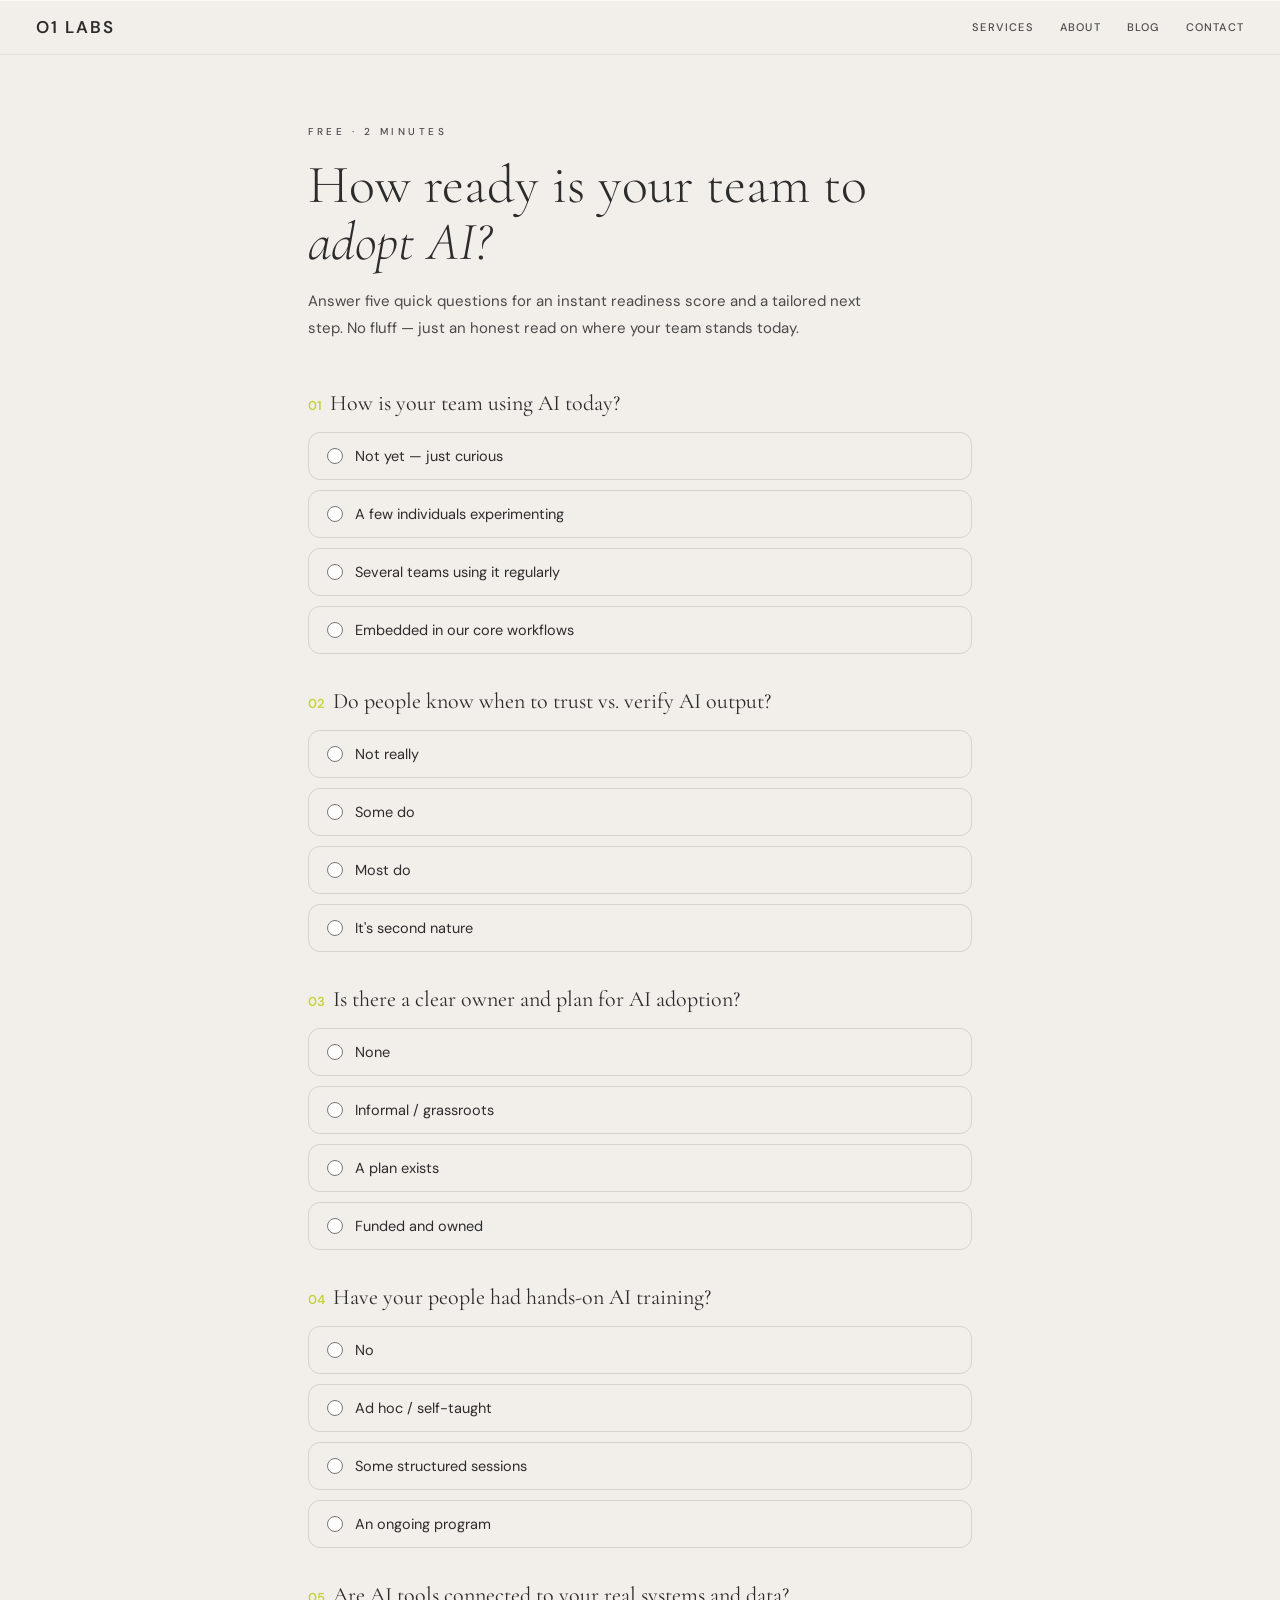
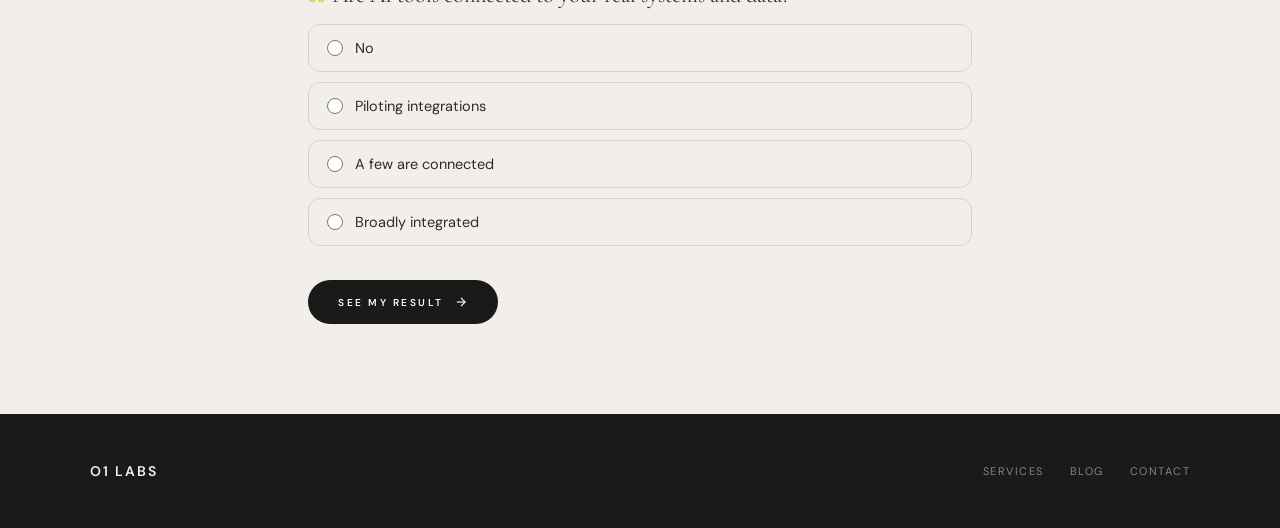
==== ai-readiness/index.html @ e85924f9 "feat: problem-framing section + free AI Readiness Check lead magnet - 'Where teams get stuck' proble" ====
<!DOCTYPE html>
<html lang="en">
<head>
<meta charset="UTF-8">
<meta name="viewport" content="width=device-width, initial-scale=1.0">
<title>Free AI Readiness Check · o1 Labs</title>
<meta name="description" content="A free 2-minute self-assessment: see how ready your team is to adopt AI, get a readiness score, and a tailored next step from o1 Labs.">
<link rel="canonical" href="https://o1-labs.com/ai-readiness/">
<link rel="icon" type="image/svg+xml" href="/favicon.svg">
<meta name="theme-color" content="#D4E157">
<meta property="og:type" content="website">
<meta property="og:site_name" content="o1 Labs">
<meta property="og:title" content="Free AI Readiness Check — where does your team stand?">
<meta property="og:description" content="A free 2-minute self-assessment with a readiness score and a tailored next step.">
<meta property="og:url" content="https://o1-labs.com/ai-readiness/">
<meta property="og:image" content="https://o1-labs.com/og.png">
<meta name="twitter:card" content="summary_large_image">
<link rel="preconnect" href="https://fonts.googleapis.com">
<link rel="preconnect" href="https://fonts.gstatic.com" crossorigin>
<link href="https://fonts.googleapis.com/css2?family=Cormorant+Garamond:ital,wght@0,300;0,400;1,400&family=DM+Sans:opsz,wght@9..40,400;9..40,500;9..40,600&display=swap" rel="stylesheet">
<link rel="stylesheet" href="/blog/style.css">
<style>
  .rc-wrap { max-width: 720px; margin: 0 auto; padding: 70px 28px 60px; }
  .rc-eyebrow { font-family: var(--sans); font-size: 10px; font-weight: 500; text-transform: uppercase; letter-spacing: 3.5px; color: var(--charcoal-light); margin-bottom: 18px; }
  .rc-h1 { font-family: var(--serif); font-weight: 300; font-size: clamp(34px, 5.5vw, 54px); line-height: 1.06; color: var(--charcoal); margin-bottom: 18px; }
  .rc-h1 em { font-style: italic; }
  .rc-intro { font-family: var(--sans); font-size: 15px; line-height: 1.8; color: var(--charcoal-light); max-width: 560px; margin-bottom: 48px; }

  .rc-q { border: none; padding: 0; margin: 0 0 34px; }
  .rc-qtitle { font-family: var(--serif); font-weight: 400; font-size: 22px; color: var(--charcoal); margin-bottom: 16px; padding: 0; }
  .rc-qnum { color: var(--chartreuse-dark); font-family: var(--sans); font-size: 13px; font-weight: 600; margin-right: 8px; }
  .rc-options { display: grid; grid-template-columns: 1fr; gap: 10px; }
  .rc-opt { display: flex; align-items: center; gap: 12px; padding: 14px 18px; border: 1px solid rgba(44,44,44,0.14); border-radius: 12px; cursor: pointer; font-family: var(--sans); font-size: 14.5px; color: var(--charcoal); transition: border-color 0.2s, background 0.2s; }
  .rc-opt:hover { border-color: rgba(212,225,87,0.6); }
  .rc-opt input { accent-color: var(--chartreuse-dark); width: 16px; height: 16px; flex-shrink: 0; }
  .rc-opt:has(input:checked) { border-color: var(--chartreuse-dark); background: rgba(212,225,87,0.10); }

  .rc-btn { display: inline-flex; align-items: center; gap: 10px; background: var(--dark-btn); color: var(--white); border: none; border-radius: 40px; padding: 15px 30px; cursor: pointer; font-family: var(--sans); font-size: 10px; font-weight: 600; text-transform: uppercase; letter-spacing: 2.5px; transition: background 0.3s, transform 0.3s; }
  .rc-btn:hover { background: #333; transform: translateY(-1px); }
  .rc-btn svg { width: 14px; height: 14px; fill: none; stroke: var(--white); stroke-width: 2; }
  .rc-hint { font-family: var(--sans); font-size: 12px; color: var(--charcoal-light); margin-top: 14px; min-height: 16px; }
  .rc-hint.err { color: #b3261e; }

  .rc-result { display: none; margin-top: 8px; }
  .rc-result.show { display: block; animation: rcReveal 0.4s ease; }
  @keyframes rcReveal { from { opacity: 0; transform: translateY(10px); } to { opacity: 1; transform: translateY(0); } }
  .rc-scorebar { display: flex; align-items: baseline; gap: 14px; margin-bottom: 8px; }
  .rc-band { font-family: var(--serif); font-weight: 300; font-size: clamp(38px, 6vw, 60px); color: var(--charcoal); line-height: 1; }
  .rc-score { font-family: var(--sans); font-size: 13px; font-weight: 600; letter-spacing: 1px; color: var(--chartreuse-dark); text-transform: uppercase; }
  .rc-rec { font-family: var(--sans); font-size: 15.5px; line-height: 1.8; color: var(--charcoal-light); margin: 18px 0 36px; }
  .rc-track { height: 6px; border-radius: 6px; background: rgba(44,44,44,0.10); overflow: hidden; margin-bottom: 28px; }
  .rc-track-fill { height: 100%; width: 0; background: var(--chartreuse); transition: width 0.6s cubic-bezier(0.16,1,0.3,1); }

  .rc-leadform { border-top: 1px solid rgba(44,44,44,0.10); padding-top: 32px; }
  .rc-leadtitle { font-family: var(--serif); font-weight: 400; font-size: 24px; color: var(--charcoal); margin-bottom: 8px; }
  .rc-leadsub { font-family: var(--sans); font-size: 13.5px; line-height: 1.7; color: var(--charcoal-light); margin-bottom: 24px; }
  .rc-field { margin-bottom: 16px; }
  .rc-field label { display: block; font-family: var(--sans); font-size: 9px; font-weight: 600; text-transform: uppercase; letter-spacing: 2px; color: var(--charcoal-light); margin-bottom: 8px; }
  .rc-field input { width: 100%; padding: 13px 16px; border: 1px solid rgba(44,44,44,0.16); border-radius: 12px; font-family: var(--sans); font-size: 15px; color: var(--charcoal); outline: none; background: #fff; transition: border-color 0.2s; }
  .rc-field input:focus { border-color: var(--chartreuse-dark); }
  .rc-hp { position: absolute; left: -9999px; width: 1px; height: 1px; overflow: hidden; }
  .rc-status { font-family: var(--sans); font-size: 13px; line-height: 1.6; margin-top: 16px; min-height: 18px; }
  .rc-status.success { color: #5a7d00; }
  .rc-status.error { color: #b3261e; }
</style>
</head>
<body>
<header>
  <nav class="bnav">
    <a href="/" class="bnav-logo">o1 Labs</a>
    <div class="bnav-links">
      <a href="/#services" class="bnav-link">Services</a>
      <a href="/#about" class="bnav-link">About</a>
      <a href="/blog/" class="bnav-link">Blog</a>
      <a href="/#contact" class="bnav-link">Contact</a>
    </div>
  </nav>
</header>

<main class="rc-wrap">
  <div class="rc-eyebrow">Free · 2 minutes</div>
  <h1 class="rc-h1">How ready is your team to <em>adopt AI?</em></h1>
  <p class="rc-intro">Answer five quick questions for an instant readiness score and a tailored next step. No fluff — just an honest read on where your team stands today.</p>

  <form id="rcQuiz">
    <fieldset class="rc-q">
      <legend class="rc-qtitle"><span class="rc-qnum">01</span>How is your team using AI today?</legend>
      <div class="rc-options">
        <label class="rc-opt"><input type="radio" name="q1" value="0">Not yet — just curious</label>
        <label class="rc-opt"><input type="radio" name="q1" value="1">A few individuals experimenting</label>
        <label class="rc-opt"><input type="radio" name="q1" value="2">Several teams using it regularly</label>
        <label class="rc-opt"><input type="radio" name="q1" value="3">Embedded in our core workflows</label>
      </div>
    </fieldset>

    <fieldset class="rc-q">
      <legend class="rc-qtitle"><span class="rc-qnum">02</span>Do people know when to trust vs. verify AI output?</legend>
      <div class="rc-options">
        <label class="rc-opt"><input type="radio" name="q2" value="0">Not really</label>
        <label class="rc-opt"><input type="radio" name="q2" value="1">Some do</label>
        <label class="rc-opt"><input type="radio" name="q2" value="2">Most do</label>
        <label class="rc-opt"><input type="radio" name="q2" value="3">It's second nature</label>
      </div>
    </fieldset>

    <fieldset class="rc-q">
      <legend class="rc-qtitle"><span class="rc-qnum">03</span>Is there a clear owner and plan for AI adoption?</legend>
      <div class="rc-options">
        <label class="rc-opt"><input type="radio" name="q3" value="0">None</label>
        <label class="rc-opt"><input type="radio" name="q3" value="1">Informal / grassroots</label>
        <label class="rc-opt"><input type="radio" name="q3" value="2">A plan exists</label>
        <label class="rc-opt"><input type="radio" name="q3" value="3">Funded and owned</label>
      </div>
    </fieldset>

    <fieldset class="rc-q">
      <legend class="rc-qtitle"><span class="rc-qnum">04</span>Have your people had hands-on AI training?</legend>
      <div class="rc-options">
        <label class="rc-opt"><input type="radio" name="q4" value="0">No</label>
        <label class="rc-opt"><input type="radio" name="q4" value="1">Ad hoc / self-taught</label>
        <label class="rc-opt"><input type="radio" name="q4" value="2">Some structured sessions</label>
        <label class="rc-opt"><input type="radio" name="q4" value="3">An ongoing program</label>
      </div>
    </fieldset>

    <fieldset class="rc-q">
      <legend class="rc-qtitle"><span class="rc-qnum">05</span>Are AI tools connected to your real systems and data?</legend>
      <div class="rc-options">
        <label class="rc-opt"><input type="radio" name="q5" value="0">No</label>
        <label class="rc-opt"><input type="radio" name="q5" value="1">Piloting integrations</label>
        <label class="rc-opt"><input type="radio" name="q5" value="2">A few are connected</label>
        <label class="rc-opt"><input type="radio" name="q5" value="3">Broadly integrated</label>
      </div>
    </fieldset>

    <button type="submit" class="rc-btn">
      See my result
      <svg viewBox="0 0 24 24"><line x1="5" y1="12" x2="19" y2="12"/><polyline points="12 5 19 12 12 19"/></svg>
    </button>
    <div class="rc-hint" id="rcHint"></div>
  </form>

  <section class="rc-result" id="rcResult" aria-live="polite">
    <div class="rc-scorebar">
      <span class="rc-band" id="rcBand"></span>
      <span class="rc-score" id="rcScore"></span>
    </div>
    <div class="rc-track"><div class="rc-track-fill" id="rcTrackFill"></div></div>
    <p class="rc-rec" id="rcRec"></p>

    <div class="rc-leadform">
      <div class="rc-leadtitle">Want the full snapshot?</div>
      <div class="rc-leadsub">We'll review your answers and send a short, tailored set of next steps for your team — no sales pitch.</div>
      <form id="rcLead">
        <div class="rc-field">
          <label for="rc-name">Your name</label>
          <input type="text" id="rc-name" name="name" placeholder="Full name" autocomplete="name" required>
        </div>
        <div class="rc-field">
          <label for="rc-email">Work email</label>
          <input type="email" id="rc-email" name="email" placeholder="name@company.com" autocomplete="email" required>
        </div>
        <div class="rc-field">
          <label for="rc-company">Company</label>
          <input type="text" id="rc-company" name="company" placeholder="Company name" autocomplete="organization">
        </div>
        <div class="rc-hp" aria-hidden="true"><label>Leave empty<input type="text" name="website" tabindex="-1" autocomplete="off"></label></div>
        <button type="submit" class="rc-btn" id="rcLeadBtn">
          <svg viewBox="0 0 24 24"><line x1="5" y1="12" x2="19" y2="12"/><polyline points="12 5 19 12 12 19"/></svg>
          <span class="rc-leadlabel">Send me my snapshot</span>
        </button>
        <div class="rc-status" id="rcStatus" role="status"></div>
      </form>
    </div>
  </section>
</main>

<footer class="bfooter">
  <div class="bfooter-inner">
    <div class="bfooter-logo">o1 Labs</div>
    <nav class="bfooter-nav">
      <a href="/#services" class="bfooter-link">Services</a>
      <a href="/blog/" class="bfooter-link">Blog</a>
      <a href="/#contact" class="bfooter-link">Contact</a>
    </nav>
  </div>
</footer>

<script>
(function () {
  var SUPABASE_FN_URL = 'https://njkynmkrvmldujrvbfoi.supabase.co/functions/v1/contact-form';
  var SUPABASE_ANON_KEY = 'eyJhbGciOiJIUzI1NiIsInR5cCI6IkpXVCJ9.eyJpc3MiOiJzdXBhYmFzZSIsInJlZiI6Im5qa3lubWtydm1sZHVqcnZiZm9pIiwicm9sZSI6ImFub24iLCJpYXQiOjE3ODEwMTk2MTMsImV4cCI6MjA5NjU5NTYxM30.Oq8-EnecQjezqoJv-6dn6Gz1D_eJZ8i87GBOSdJHs3g';

  var BANDS = [
    { max: 5,  name: 'Exploring',    rec: "Your team is at the starting line — and that's a great place to build from. The fastest win is foundational, hands-on workshops that build confidence and a shared vocabulary before you invest in tooling." },
    { max: 10, name: 'Experimenting', rec: "You've got real momentum, but it's uneven. A focused AI Product Strategy Sprint plus targeted, role-specific training turns scattered experiments into repeatable wins your whole team can rely on." },
    { max: 15, name: 'Scaling',      rec: "You're ahead of most organizations. The opportunity now is depth and consistency — enterprise L&D and leadership advisory to embed AI fluency across the org and keep it sharp as the tools change." }
  ];

  var quiz = document.getElementById('rcQuiz');
  var hint = document.getElementById('rcHint');
  var result = document.getElementById('rcResult');
  var lastScore = null, lastBand = null, lastAnswers = null;

  quiz.addEventListener('submit', function (e) {
    e.preventDefault();
    var names = ['q1','q2','q3','q4','q5'], total = 0, answers = {};
    for (var i = 0; i < names.length; i++) {
      var sel = quiz.querySelector('input[name="' + names[i] + '"]:checked');
      if (!sel) {
        hint.textContent = 'Please answer all five questions to see your result.';
        hint.classList.add('err');
        return;
      }
      total += parseInt(sel.value, 10);
      answers[names[i]] = sel.parentNode.textContent.trim();
    }
    hint.textContent = ''; hint.classList.remove('err');
    var band = BANDS[0];
    for (var b = 0; b < BANDS.length; b++) { if (total <= BANDS[b].max) { band = BANDS[b]; break; } }
    lastScore = total; lastBand = band.name; lastAnswers = answers;

    document.getElementById('rcBand').textContent = band.name;
    document.getElementById('rcScore').textContent = 'Score ' + total + ' / 15';
    document.getElementById('rcRec').textContent = band.rec;
    result.classList.add('show');
    setTimeout(function () { document.getElementById('rcTrackFill').style.width = (total / 15 * 100) + '%'; }, 60);
    result.scrollIntoView({ behavior: 'smooth', block: 'start' });
  });

  var lead = document.getElementById('rcLead');
  var status = document.getElementById('rcStatus');
  var leadBtn = document.getElementById('rcLeadBtn');
  var leadLabel = lead.querySelector('.rc-leadlabel');

  lead.addEventListener('submit', function (e) {
    e.preventDefault();
    status.className = 'rc-status'; status.textContent = '';
    if (!lead.checkValidity()) { lead.reportValidity(); return; }
    var fd = new FormData(lead);
    var summary = 'AI Readiness Check — Band: ' + (lastBand || '-') + ' (score ' + (lastScore != null ? lastScore : '-') + '/15)\n';
    if (lastAnswers) { for (var k in lastAnswers) { summary += '  ' + k.toUpperCase() + ': ' + lastAnswers[k] + '\n'; } }
    var payload = {
      name: fd.get('name'),
      email: fd.get('email'),
      company: fd.get('company'),
      interest: 'AI Readiness Snapshot',
      message: summary,
      website: fd.get('website')
    };
    leadBtn.disabled = true; leadLabel.textContent = 'Sending…';
    fetch(SUPABASE_FN_URL, {
      method: 'POST',
      headers: { 'Content-Type': 'application/json', 'apikey': SUPABASE_ANON_KEY, 'Authorization': 'Bearer ' + SUPABASE_ANON_KEY },
      body: JSON.stringify(payload)
    }).then(function (res) {
      return res.json().catch(function () { return {}; }).then(function (data) {
        if (res.ok) {
          lead.reset();
          status.className = 'rc-status success';
          status.textContent = 'Thanks — your snapshot request is in. We’ll be in touch shortly.';
        } else {
          status.className = 'rc-status error';
          status.textContent = (data && data.error) || 'Something went wrong. Please try again.';
        }
      });
    }).catch(function () {
      status.className = 'rc-status error';
      status.textContent = 'Network error. Please try again, or email hello@o1-labs.com.';
    }).finally(function () {
      leadBtn.disabled = false; leadLabel.textContent = 'Send me my snapshot';
    });
  });
})();
</script>
</body>
</html>
---- blog/style.css ----
/* o1 Labs — shared blog styles */
*, *::before, *::after { margin: 0; padding: 0; box-sizing: border-box; }

:root {
  --cream: #F2EFEA;
  --cream-dark: #EDE8E2;
  --charcoal: #2C2C2C;
  --charcoal-light: #4A4A4A;
  --chartreuse: #D4E157;
  --chartreuse-dark: #C6D33E;
  --dark-btn: #1A1A1A;
  --footer-bg: #1A1A1A;
  --white: #FAFAF7;
  --serif: 'Cormorant Garamond', 'Georgia', serif;
  --sans: 'DM Sans', 'Helvetica Neue', sans-serif;
}

html { scroll-behavior: smooth; }
body {
  font-family: var(--sans);
  background: var(--cream);
  color: var(--charcoal);
  -webkit-font-smoothing: antialiased;
  -moz-osx-font-smoothing: grayscale;
}
a { color: inherit; }

/* ===== NAV ===== */
.bnav {
  position: sticky; top: 0; z-index: 100;
  display: flex; align-items: center; justify-content: space-between;
  padding: 16px 36px;
  background: rgba(242,239,234,0.72);
  -webkit-backdrop-filter: blur(20px) saturate(160%);
  backdrop-filter: blur(20px) saturate(160%);
  border-bottom: 1px solid rgba(44,44,44,0.08);
  box-shadow: inset 0 1px 0 rgba(255,255,255,0.6);
}
.bnav-logo { font-family: var(--sans); font-size: 17px; font-weight: 600; letter-spacing: 2px; text-transform: uppercase; text-decoration: none; color: var(--charcoal); }
.bnav-links { display: flex; gap: 26px; align-items: center; }
.bnav-link { font-family: var(--sans); font-size: 11px; font-weight: 500; letter-spacing: 1.2px; text-transform: uppercase; text-decoration: none; color: var(--charcoal-light); transition: color 0.3s; }
.bnav-link:hover, .bnav-link.active { color: var(--charcoal); }
@media (max-width: 600px){ .bnav { padding: 14px 22px; } .bnav-links { gap: 16px; } .bnav-link { font-size: 10px; } }

/* ===== BLOG INDEX ===== */
.blog-head { max-width: 1100px; margin: 0 auto; padding: 90px 44px 50px; }
.blog-eyebrow { font-family: var(--sans); font-size: 10px; font-weight: 500; text-transform: uppercase; letter-spacing: 3.5px; color: var(--charcoal-light); margin-bottom: 20px; }
.blog-h1 { font-family: var(--serif); font-weight: 300; font-size: clamp(40px, 6vw, 68px); line-height: 1.04; color: var(--charcoal); max-width: 760px; }
.blog-h1 em { font-style: italic; }
.blog-intro { font-family: var(--sans); font-size: 15px; line-height: 1.8; color: var(--charcoal-light); max-width: 560px; margin-top: 24px; }

.post-grid { max-width: 1100px; margin: 0 auto; padding: 20px 44px 120px; display: grid; grid-template-columns: 1fr; gap: 14px; }

.post-card {
  display: block; text-decoration: none;
  border: 1px solid rgba(44,44,44,0.10);
  border-radius: 16px;
  padding: 32px 34px;
  background: linear-gradient(135deg, rgba(212,225,87,0.04) 0%, rgba(242,239,234,0) 60%);
  transition: border-color 0.35s, transform 0.35s cubic-bezier(0.16,1,0.3,1);
}
.post-card:hover { border-color: rgba(212,225,87,0.45); transform: translateY(-2px); }
.post-meta { display: flex; flex-wrap: wrap; align-items: center; gap: 14px; margin-bottom: 16px; }
.post-cat { display: inline-block; font-family: var(--sans); font-size: 9px; font-weight: 600; text-transform: uppercase; letter-spacing: 1.8px; color: var(--charcoal); background: var(--chartreuse); border-radius: 30px; padding: 4px 12px; }
.post-date, .post-read { font-family: var(--sans); font-size: 11px; letter-spacing: 0.5px; color: var(--charcoal-light); }
.post-title { font-family: var(--serif); font-weight: 400; font-size: clamp(26px, 3.4vw, 34px); line-height: 1.15; color: var(--charcoal); margin-bottom: 12px; }
.post-excerpt { font-family: var(--sans); font-size: 14.5px; line-height: 1.75; color: var(--charcoal-light); max-width: 720px; margin-bottom: 18px; }
.post-more { display: inline-flex; align-items: center; gap: 8px; font-family: var(--sans); font-size: 10px; font-weight: 600; text-transform: uppercase; letter-spacing: 2px; color: var(--charcoal); }
.post-more svg { width: 14px; height: 14px; fill: none; stroke: var(--charcoal); stroke-width: 2; }

/* ===== ARTICLE ===== */
.article { max-width: 720px; margin: 0 auto; padding: 80px 28px 60px; }
.back { display: inline-flex; align-items: center; gap: 8px; font-family: var(--sans); font-size: 10px; font-weight: 600; text-transform: uppercase; letter-spacing: 2px; color: var(--charcoal-light); text-decoration: none; margin-bottom: 36px; transition: color 0.3s; }
.back:hover { color: var(--charcoal); }
.article-meta { display: flex; flex-wrap: wrap; align-items: center; gap: 14px; margin-bottom: 22px; }
.article-title { font-family: var(--serif); font-weight: 300; font-size: clamp(34px, 5.5vw, 56px); line-height: 1.06; color: var(--charcoal); margin-bottom: 26px; }
.article-title em { font-style: italic; }

.listen-btn {
  display: inline-flex; align-items: center; gap: 10px;
  background: var(--dark-btn); color: var(--white);
  border: none; border-radius: 40px; padding: 12px 22px;
  cursor: pointer; margin-bottom: 44px;
  font-family: var(--sans); font-size: 10px; font-weight: 600; text-transform: uppercase; letter-spacing: 2px;
  transition: background 0.3s, transform 0.3s;
}
.listen-btn:hover { background: #333; transform: translateY(-1px); }
.listen-btn svg { width: 15px; height: 15px; fill: var(--chartreuse); }
.listen-btn.playing { background: var(--chartreuse); color: var(--charcoal); }
.listen-btn.playing svg { fill: var(--charcoal); }

.article-body { font-family: var(--sans); font-size: 16.5px; line-height: 1.85; color: #383838; }
.article-body h2 { font-family: var(--serif); font-weight: 400; font-size: 30px; line-height: 1.2; color: var(--charcoal); margin: 40px 0 14px; }
.article-body p { margin-bottom: 22px; }
.article-body ul { margin: 0 0 22px 22px; }
.article-body li { margin-bottom: 10px; }
.article-body strong { font-weight: 600; color: var(--charcoal); }
.article-body a { color: var(--charcoal); text-decoration: underline; text-underline-offset: 3px; }

.article-foot { margin-top: 50px; padding-top: 36px; border-top: 1px solid rgba(44,44,44,0.10); }
.article-cta { display: inline-flex; align-items: center; gap: 10px; background: var(--dark-btn); color: var(--white); border-radius: 40px; padding: 14px 28px; text-decoration: none; font-family: var(--sans); font-size: 10px; font-weight: 600; text-transform: uppercase; letter-spacing: 2.5px; transition: background 0.3s; }
.article-cta:hover { background: #333; }
.article-cta svg { width: 14px; height: 14px; fill: none; stroke: var(--white); stroke-width: 2; }
.article-disclaimer { font-family: var(--sans); font-size: 12px; line-height: 1.7; color: var(--charcoal-light); opacity: 0.8; margin-top: 28px; }

/* ===== FOOTER ===== */
.bfooter { background: var(--footer-bg); color: var(--cream); padding: 48px 44px; }
.bfooter-inner { max-width: 1100px; margin: 0 auto; display: flex; flex-wrap: wrap; gap: 22px; align-items: center; justify-content: space-between; }
.bfooter-logo { font-family: var(--sans); font-size: 14px; font-weight: 600; letter-spacing: 2px; text-transform: uppercase; }
.bfooter-nav { display: flex; flex-wrap: wrap; gap: 26px; }
.bfooter-link { font-family: var(--sans); font-size: 11px; color: rgba(242,239,234,0.5); text-decoration: none; text-transform: uppercase; letter-spacing: 1.5px; transition: color 0.3s; }
.bfooter-link:hover { color: var(--cream); }

@media (prefers-reduced-motion: reduce) {
  html { scroll-behavior: auto; }
  .post-card { transition: none; }
}
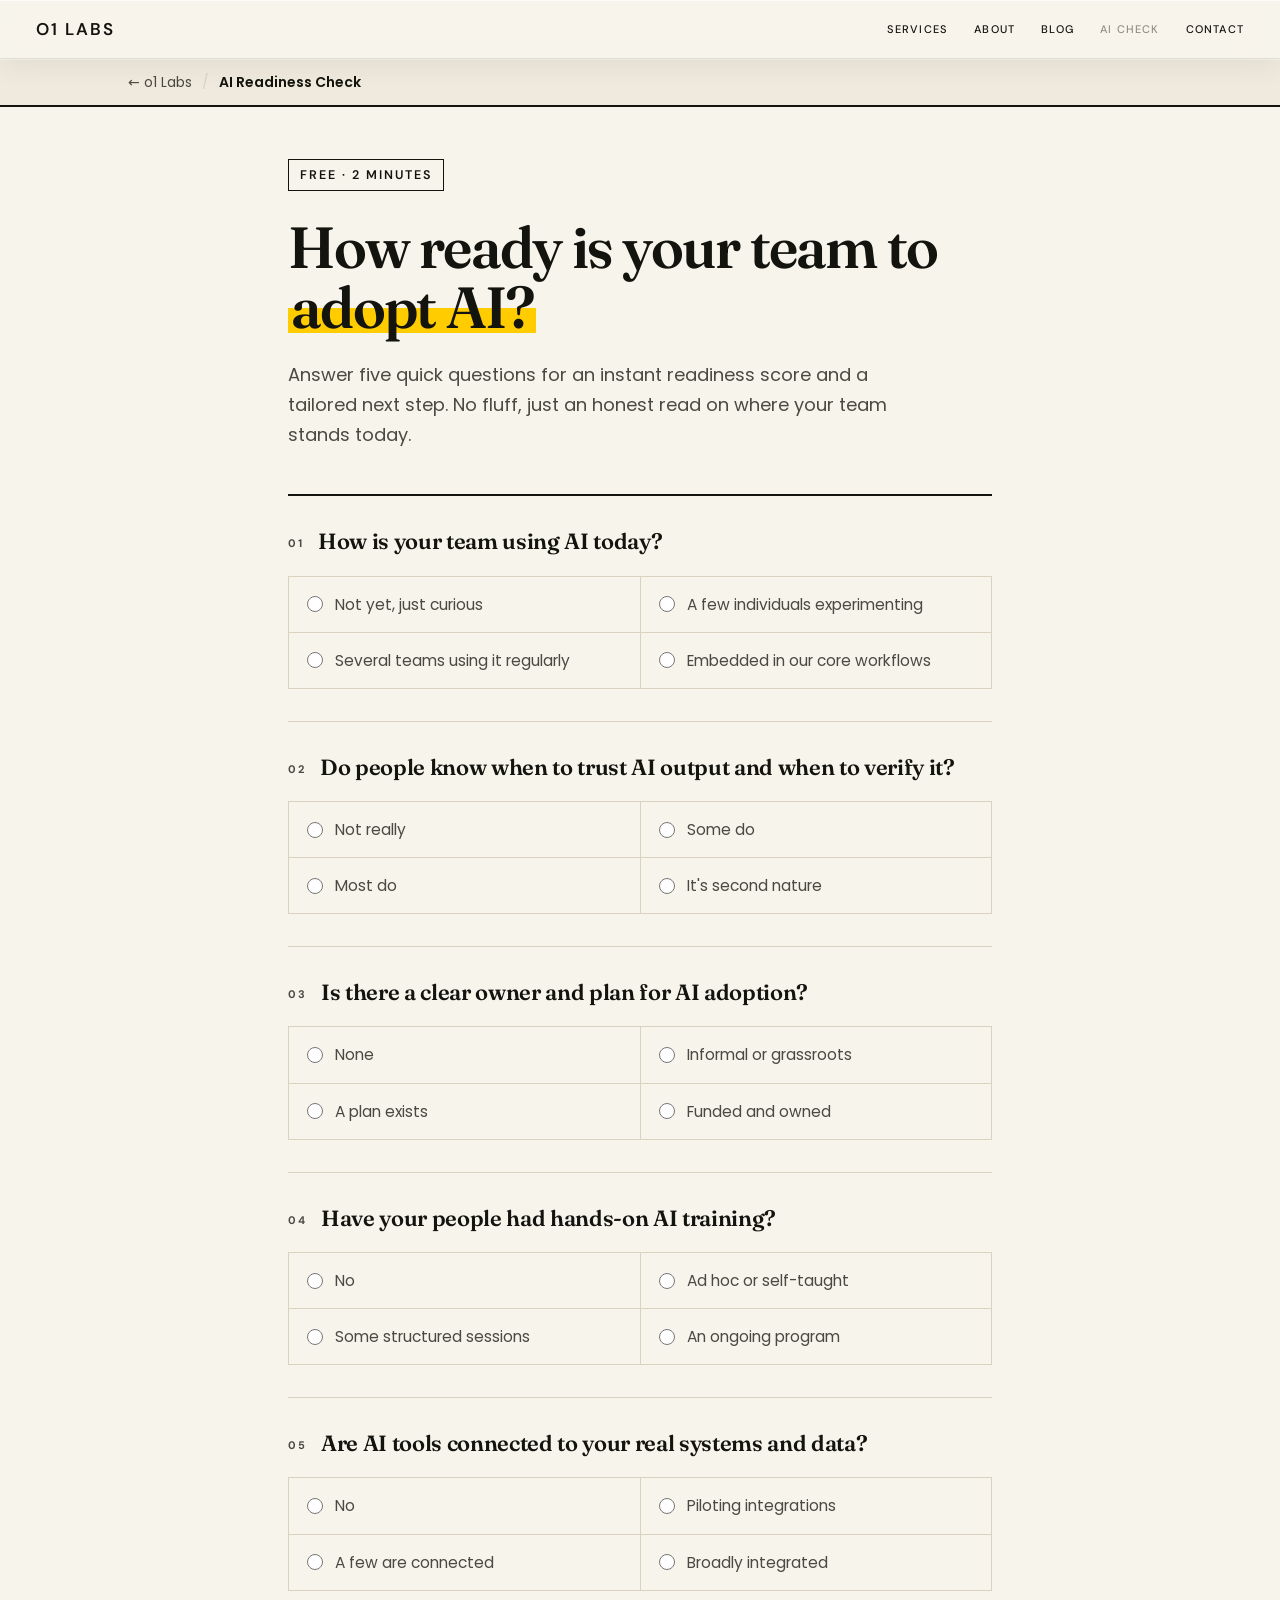
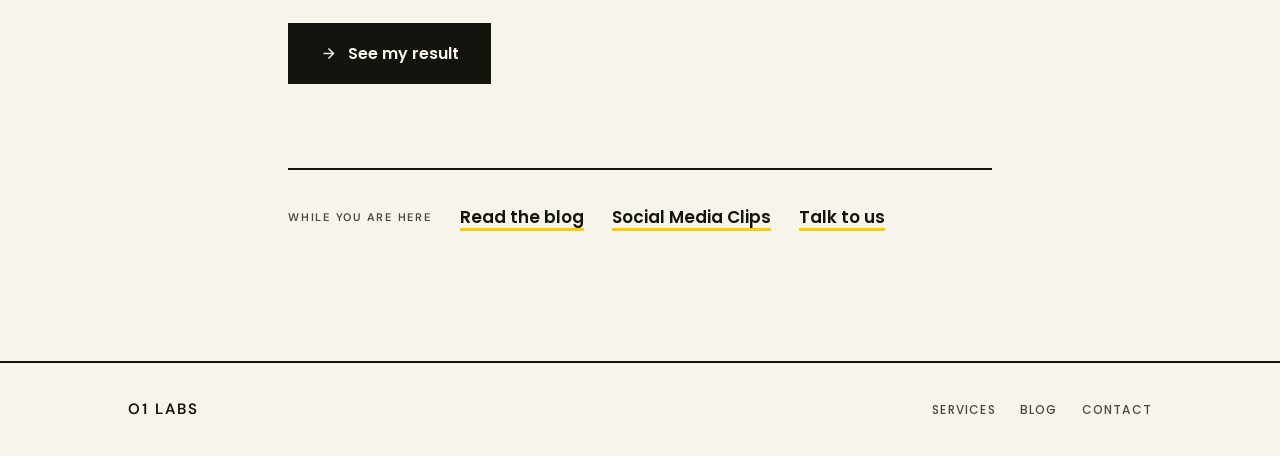
==== commit 75fc852e: "fix: restore the nav on AI Check, add breadcrumbs, loosen divider spacing AI Readiness Check was sty" ====
--- a/ai-readiness/index.html
+++ b/ai-readiness/index.html
@@ -3,139 +3,200 @@
 <head>
 <meta charset="UTF-8">
 <meta name="viewport" content="width=device-width, initial-scale=1.0">
-<title>Free AI Readiness Check · o1 Labs</title>
+<title>Free AI Readiness Check | o1 Labs</title>
 <meta name="description" content="A free 2-minute self-assessment: see how ready your team is to adopt AI, get a readiness score, and a tailored next step from o1 Labs.">
 <link rel="canonical" href="https://o1-labs.com/ai-readiness/">
 <link rel="icon" type="image/svg+xml" href="/favicon.svg">
-<meta name="theme-color" content="#D4E157">
+<meta name="theme-color" content="#f7f4ec">
 <meta property="og:type" content="website">
 <meta property="og:site_name" content="o1 Labs">
-<meta property="og:title" content="Free AI Readiness Check — where does your team stand?">
+<meta property="og:title" content="Free AI Readiness Check, where does your team stand?">
 <meta property="og:description" content="A free 2-minute self-assessment with a readiness score and a tailored next step.">
 <meta property="og:url" content="https://o1-labs.com/ai-readiness/">
 <meta property="og:image" content="https://o1-labs.com/og.png">
 <meta name="twitter:card" content="summary_large_image">
 <link rel="preconnect" href="https://fonts.googleapis.com">
 <link rel="preconnect" href="https://fonts.gstatic.com" crossorigin>
-<link href="https://fonts.googleapis.com/css2?family=Cormorant+Garamond:ital,wght@0,300;0,400;1,400&family=DM+Sans:opsz,wght@9..40,400;9..40,500;9..40,600&display=swap" rel="stylesheet">
+<link href="https://fonts.googleapis.com/css2?family=DM+Sans:opsz,wght@9..40,400;9..40,500;9..40,600&family=Fraunces:opsz,wght@9..144,400;9..144,600;9..144,700&family=Poppins:wght@400;500;600;700&display=swap" rel="stylesheet">
 <link rel="stylesheet" href="/blog/style.css">
 <style>
-  .rc-wrap { max-width: 720px; margin: 0 auto; padding: 70px 28px 60px; }
-  .rc-eyebrow { font-family: var(--sans); font-size: 10px; font-weight: 500; text-transform: uppercase; letter-spacing: 3.5px; color: var(--charcoal-light); margin-bottom: 18px; }
-  .rc-h1 { font-family: var(--serif); font-weight: 300; font-size: clamp(34px, 5.5vw, 54px); line-height: 1.06; color: var(--charcoal); margin-bottom: 18px; }
-  .rc-h1 em { font-style: italic; }
-  .rc-intro { font-family: var(--sans); font-size: 15px; line-height: 1.8; color: var(--charcoal-light); max-width: 560px; margin-bottom: 48px; }
-
-  .rc-q { border: none; padding: 0; margin: 0 0 34px; }
-  .rc-qtitle { font-family: var(--serif); font-weight: 400; font-size: 22px; color: var(--charcoal); margin-bottom: 16px; padding: 0; }
-  .rc-qnum { color: var(--chartreuse-dark); font-family: var(--sans); font-size: 13px; font-weight: 600; margin-right: 8px; }
-  .rc-options { display: grid; grid-template-columns: 1fr; gap: 10px; }
-  .rc-opt { display: flex; align-items: center; gap: 12px; padding: 14px 18px; border: 1px solid rgba(44,44,44,0.14); border-radius: 12px; cursor: pointer; font-family: var(--sans); font-size: 14.5px; color: var(--charcoal); transition: border-color 0.2s, background 0.2s; }
-  .rc-opt:hover { border-color: rgba(212,225,87,0.6); }
-  .rc-opt input { accent-color: var(--chartreuse-dark); width: 16px; height: 16px; flex-shrink: 0; }
-  .rc-opt:has(input:checked) { border-color: var(--chartreuse-dark); background: rgba(212,225,87,0.10); }
-
-  .rc-btn { display: inline-flex; align-items: center; gap: 10px; background: var(--dark-btn); color: var(--white); border: none; border-radius: 40px; padding: 15px 30px; cursor: pointer; font-family: var(--sans); font-size: 10px; font-weight: 600; text-transform: uppercase; letter-spacing: 2.5px; transition: background 0.3s, transform 0.3s; }
-  .rc-btn:hover { background: #333; transform: translateY(-1px); }
-  .rc-btn svg { width: 14px; height: 14px; fill: none; stroke: var(--white); stroke-width: 2; }
-  .rc-hint { font-family: var(--sans); font-size: 12px; color: var(--charcoal-light); margin-top: 14px; min-height: 16px; }
-  .rc-hint.err { color: #b3261e; }
-
-  .rc-result { display: none; margin-top: 8px; }
-  .rc-result.show { display: block; animation: rcReveal 0.4s ease; }
-  @keyframes rcReveal { from { opacity: 0; transform: translateY(10px); } to { opacity: 1; transform: translateY(0); } }
-  .rc-scorebar { display: flex; align-items: baseline; gap: 14px; margin-bottom: 8px; }
-  .rc-band { font-family: var(--serif); font-weight: 300; font-size: clamp(38px, 6vw, 60px); color: var(--charcoal); line-height: 1; }
-  .rc-score { font-family: var(--sans); font-size: 13px; font-weight: 600; letter-spacing: 1px; color: var(--chartreuse-dark); text-transform: uppercase; }
-  .rc-rec { font-family: var(--sans); font-size: 15.5px; line-height: 1.8; color: var(--charcoal-light); margin: 18px 0 36px; }
-  .rc-track { height: 6px; border-radius: 6px; background: rgba(44,44,44,0.10); overflow: hidden; margin-bottom: 28px; }
-  .rc-track-fill { height: 100%; width: 0; background: var(--chartreuse); transition: width 0.6s cubic-bezier(0.16,1,0.3,1); }
-
-  .rc-leadform { border-top: 1px solid rgba(44,44,44,0.10); padding-top: 32px; }
-  .rc-leadtitle { font-family: var(--serif); font-weight: 400; font-size: 24px; color: var(--charcoal); margin-bottom: 8px; }
-  .rc-leadsub { font-family: var(--sans); font-size: 13.5px; line-height: 1.7; color: var(--charcoal-light); margin-bottom: 24px; }
-  .rc-field { margin-bottom: 16px; }
-  .rc-field label { display: block; font-family: var(--sans); font-size: 9px; font-weight: 600; text-transform: uppercase; letter-spacing: 2px; color: var(--charcoal-light); margin-bottom: 8px; }
-  .rc-field input { width: 100%; padding: 13px 16px; border: 1px solid rgba(44,44,44,0.16); border-radius: 12px; font-family: var(--sans); font-size: 15px; color: var(--charcoal); outline: none; background: #fff; transition: border-color 0.2s; }
-  .rc-field input:focus { border-color: var(--chartreuse-dark); }
-  .rc-hp { position: absolute; left: -9999px; width: 1px; height: 1px; overflow: hidden; }
-  .rc-status { font-family: var(--sans); font-size: 13px; line-height: 1.6; margin-top: 16px; min-height: 18px; }
-  .rc-status.success { color: #5a7d00; }
-  .rc-status.error { color: #b3261e; }
+  .rc-wrap{max-width:760px;margin:0 auto;padding:52px 28px 70px}
+  .rc-eyebrow{display:inline-block;font-family:var(--sans);font-size:12.5px;letter-spacing:.16em;
+    text-transform:uppercase;font-weight:600;border:1.5px solid var(--ink);padding:5px 11px;margin-bottom:26px}
+  .rc-h1{font-family:var(--serif);font-weight:600;font-size:clamp(34px,5.4vw,58px);
+    line-height:1.04;letter-spacing:-.03em;margin-bottom:22px}
+  .rc-h1 em{font-style:normal;
+    background:linear-gradient(transparent 52%,var(--signal) 52%,var(--signal) 86%,transparent 86%);padding:0 3px}
+  .rc-intro{font-size:18px;line-height:1.68;color:var(--ink-soft);max-width:58ch;margin-bottom:8px}
+
+  .rc-qwrap{padding-top:32px;border-top:1px solid var(--line)}
+  .rc-qwrap:first-of-type{margin-top:44px;border-top:var(--rule)}
+  .rc-q{border:0;padding:0;margin:0}
+  .rc-qtitle{display:flex;gap:14px;align-items:baseline;font-family:var(--serif);font-weight:600;
+    font-size:22px;line-height:1.24;letter-spacing:-.015em;margin-bottom:20px;padding:0;width:100%}
+  .rc-qnum{font-family:var(--sans);font-size:11px;font-weight:700;letter-spacing:.18em;
+    color:var(--ink-soft);flex-shrink:0;position:relative;top:-2px}
+  .rc-options{display:grid;grid-template-columns:1fr 1fr;gap:0;
+    border-top:1px solid var(--line);border-left:1px solid var(--line);margin-bottom:32px}
+  .rc-opt{display:flex;align-items:center;gap:12px;padding:15px 18px;cursor:pointer;
+    font-size:15.5px;color:var(--ink-soft);
+    border-right:1px solid var(--line);border-bottom:1px solid var(--line);
+    transition:background .16s,color .16s}
+  .rc-opt:hover{background:var(--paper-2);color:var(--ink)}
+  .rc-opt input{accent-color:var(--ink);width:16px;height:16px;flex-shrink:0;margin:0}
+  .rc-opt:has(input:checked){background:var(--signal);color:var(--ink);font-weight:600}
+  @media (max-width:640px){ .rc-options{grid-template-columns:1fr} }
+
+  .rc-btn{display:inline-flex;align-items:center;gap:11px;background:var(--ink);color:var(--paper);
+    font-family:Poppins,system-ui,sans-serif;font-weight:600;font-size:16px;padding:16px 30px;
+    border:2px solid var(--ink);cursor:pointer;transition:.14s}
+  .rc-btn:hover{background:var(--signal);color:var(--ink)}
+  .rc-btn[disabled]{opacity:.45;cursor:not-allowed}
+  .rc-btn svg{width:17px;height:17px;fill:none;stroke:currentColor;stroke-width:2}
+  .rc-hint{font-size:14.5px;color:var(--ink-soft);margin-top:14px;min-height:18px}
+  .rc-hint.err{color:#a3261f}
+
+  .rc-result{display:none;margin-top:56px;padding-top:44px;border-top:var(--rule)}
+  .rc-result.show{display:block}
+  .rc-scorebar{display:flex;align-items:baseline;gap:16px;flex-wrap:wrap;margin-bottom:16px}
+  .rc-band{font-family:var(--serif);font-weight:600;font-size:clamp(38px,6vw,62px);
+    line-height:1;letter-spacing:-.03em}
+  .rc-score{font-family:var(--sans);font-size:11px;font-weight:700;letter-spacing:.16em;
+    text-transform:uppercase;background:var(--signal);padding:4px 9px}
+  .rc-track{height:10px;background:var(--paper-2);border:1.5px solid var(--ink);margin-bottom:26px}
+  .rc-track-fill{height:100%;width:0;background:var(--signal);transition:width .6s cubic-bezier(.16,1,.3,1)}
+  .rc-rec{font-size:17px;line-height:1.7;color:var(--ink-soft);margin-bottom:44px;max-width:62ch}
+
+  .rc-leadform{border:var(--rule);background:var(--paper-2);padding:30px 28px}
+  .rc-leadtitle{font-family:var(--serif);font-weight:600;font-size:26px;line-height:1.14;
+    letter-spacing:-.02em;margin-bottom:10px}
+  .rc-leadsub{font-size:15.5px;line-height:1.65;color:var(--ink-soft);margin-bottom:26px;max-width:52ch}
+  .rc-fields{display:grid;grid-template-columns:1fr 1fr;gap:20px;margin-bottom:24px}
+  .rc-field:last-of-type{grid-column:1/-1}
+  .rc-field label{display:block;font-family:var(--sans);font-size:10.5px;font-weight:600;
+    letter-spacing:.16em;text-transform:uppercase;color:var(--ink-soft);margin-bottom:8px}
+  .rc-field input{width:100%;background:transparent;border:0;border-bottom:2px solid var(--ink);
+    padding:11px 2px;font-family:Poppins,system-ui,sans-serif;font-size:16px;color:var(--ink);
+    border-radius:0;transition:border-color .2s,background .2s}
+  .rc-field input::placeholder{color:var(--ink-soft);opacity:.55}
+  .rc-field input:focus{outline:none;border-bottom-color:var(--signal);background:var(--paper)}
+  .rc-hp{position:absolute;left:-9999px;width:1px;height:1px;overflow:hidden}
+  .rc-status{font-size:14.5px;line-height:1.6;margin-top:16px;min-height:18px}
+  .rc-status.success{color:#1c7a4a}
+  .rc-status.error{color:#a3261f}
+  @media (max-width:640px){ .rc-fields{grid-template-columns:1fr} }
+
+  .rc-other{margin-top:52px;padding-top:34px;border-top:var(--rule);
+    display:flex;gap:28px;flex-wrap:wrap;align-items:center}
+  .rc-other span{font-family:var(--sans);font-size:11px;font-weight:600;letter-spacing:.16em;
+    text-transform:uppercase;color:var(--ink-soft)}
+  .rc-other a{font-weight:600;text-decoration:none;
+    background:linear-gradient(transparent 88%,var(--signal) 88%);transition:background .18s}
+  .rc-other a:hover{background:linear-gradient(transparent 0,var(--signal) 0)}
 </style>
 </head>
 <body>
-<header>
-  <nav class="bnav">
-    <a href="/" class="bnav-logo">o1 Labs</a>
-    <div class="bnav-links">
-      <a href="/#services" class="bnav-link">Services</a>
-      <a href="/#about" class="bnav-link">About</a>
-      <a href="/blog/" class="bnav-link">Blog</a>
-      <a href="/#contact" class="bnav-link">Contact</a>
+
+<nav class="nav over-light" id="mainNav">
+  <a href="/" class="nav-logo">o1 Labs</a>
+  <div class="nav-right">
+    <a href="/#services" class="nav-lang">Services</a>
+    <a href="/#about" class="nav-lang">About</a>
+    <a href="/blog/" class="nav-lang">Blog</a>
+    <a href="/ai-readiness/" class="nav-lang active">AI Check</a>
+    <a href="/#contact" class="nav-lang">Contact</a>
+    <div class="nav-icons">
+      <div class="hamburger" id="hamburger" onclick="toggleMenu()">
+        <span></span><span></span><span></span>
+      </div>
     </div>
-  </nav>
-</header>
+  </div>
+</nav>
+
+<div class="menu-overlay" id="menuOverlay">
+  <div class="menu-nav-links">
+    <a href="/#services" class="menu-nav-link">Services</a>
+    <a href="/#about" class="menu-nav-link">About</a>
+    <a href="/blog/" class="menu-nav-link">Blog</a>
+    <a href="/ai-readiness/" class="menu-nav-link">AI Readiness Check</a>
+    <a href="/clips/" class="menu-nav-link">Social Media Clips</a>
+    <a href="/#contact" class="menu-nav-link">Contact</a>
+  </div>
+  <div class="menu-footer-links">
+    <a href="https://www.linkedin.com/in/freddyalcantara/" class="menu-footer-link">LinkedIn</a>
+    <a href="/privacy" class="menu-footer-link">Privacy</a>
+    <a href="/terms" class="menu-footer-link">Terms</a>
+  </div>
+</div>
+
+<div class="crumb">
+  <div class="crumb-inner">
+    <a href="/">&larr; o1 Labs</a>
+    <span class="sep">/</span>
+    <span class="here">AI Readiness Check</span>
+  </div>
+</div>
 
 <main class="rc-wrap">
-  <div class="rc-eyebrow">Free · 2 minutes</div>
+  <span class="rc-eyebrow">Free &middot; 2 minutes</span>
   <h1 class="rc-h1">How ready is your team to <em>adopt AI?</em></h1>
-  <p class="rc-intro">Answer five quick questions for an instant readiness score and a tailored next step. No fluff — just an honest read on where your team stands today.</p>
+  <p class="rc-intro">Answer five quick questions for an instant readiness score and a tailored next step.
+    No fluff, just an honest read on where your team stands today.</p>
 
   <form id="rcQuiz">
-    <fieldset class="rc-q">
+    <div class="rc-qwrap"><fieldset class="rc-q">
       <legend class="rc-qtitle"><span class="rc-qnum">01</span>How is your team using AI today?</legend>
       <div class="rc-options">
-        <label class="rc-opt"><input type="radio" name="q1" value="0">Not yet — just curious</label>
-        <label class="rc-opt"><input type="radio" name="q1" value="1">A few individuals experimenting</label>
-        <label class="rc-opt"><input type="radio" name="q1" value="2">Several teams using it regularly</label>
-        <label class="rc-opt"><input type="radio" name="q1" value="3">Embedded in our core workflows</label>
-      </div>
-    </fieldset>
-
-    <fieldset class="rc-q">
-      <legend class="rc-qtitle"><span class="rc-qnum">02</span>Do people know when to trust vs. verify AI output?</legend>
-      <div class="rc-options">
-        <label class="rc-opt"><input type="radio" name="q2" value="0">Not really</label>
-        <label class="rc-opt"><input type="radio" name="q2" value="1">Some do</label>
-        <label class="rc-opt"><input type="radio" name="q2" value="2">Most do</label>
-        <label class="rc-opt"><input type="radio" name="q2" value="3">It's second nature</label>
-      </div>
-    </fieldset>
-
-    <fieldset class="rc-q">
+      <label class="rc-opt"><input type="radio" name="q1" value="0">Not yet, just curious</label>
+      <label class="rc-opt"><input type="radio" name="q1" value="1">A few individuals experimenting</label>
+      <label class="rc-opt"><input type="radio" name="q1" value="2">Several teams using it regularly</label>
+      <label class="rc-opt"><input type="radio" name="q1" value="3">Embedded in our core workflows</label>
+      </div>
+    </fieldset></div>
+
+    <div class="rc-qwrap"><fieldset class="rc-q">
+      <legend class="rc-qtitle"><span class="rc-qnum">02</span>Do people know when to trust AI output and when to verify it?</legend>
+      <div class="rc-options">
+      <label class="rc-opt"><input type="radio" name="q2" value="0">Not really</label>
+      <label class="rc-opt"><input type="radio" name="q2" value="1">Some do</label>
+      <label class="rc-opt"><input type="radio" name="q2" value="2">Most do</label>
+      <label class="rc-opt"><input type="radio" name="q2" value="3">It's second nature</label>
+      </div>
+    </fieldset></div>
+
+    <div class="rc-qwrap"><fieldset class="rc-q">
       <legend class="rc-qtitle"><span class="rc-qnum">03</span>Is there a clear owner and plan for AI adoption?</legend>
       <div class="rc-options">
-        <label class="rc-opt"><input type="radio" name="q3" value="0">None</label>
-        <label class="rc-opt"><input type="radio" name="q3" value="1">Informal / grassroots</label>
-        <label class="rc-opt"><input type="radio" name="q3" value="2">A plan exists</label>
-        <label class="rc-opt"><input type="radio" name="q3" value="3">Funded and owned</label>
-      </div>
-    </fieldset>
-
-    <fieldset class="rc-q">
+      <label class="rc-opt"><input type="radio" name="q3" value="0">None</label>
+      <label class="rc-opt"><input type="radio" name="q3" value="1">Informal or grassroots</label>
+      <label class="rc-opt"><input type="radio" name="q3" value="2">A plan exists</label>
+      <label class="rc-opt"><input type="radio" name="q3" value="3">Funded and owned</label>
+      </div>
+    </fieldset></div>
+
+    <div class="rc-qwrap"><fieldset class="rc-q">
       <legend class="rc-qtitle"><span class="rc-qnum">04</span>Have your people had hands-on AI training?</legend>
       <div class="rc-options">
-        <label class="rc-opt"><input type="radio" name="q4" value="0">No</label>
-        <label class="rc-opt"><input type="radio" name="q4" value="1">Ad hoc / self-taught</label>
-        <label class="rc-opt"><input type="radio" name="q4" value="2">Some structured sessions</label>
-        <label class="rc-opt"><input type="radio" name="q4" value="3">An ongoing program</label>
-      </div>
-    </fieldset>
-
-    <fieldset class="rc-q">
+      <label class="rc-opt"><input type="radio" name="q4" value="0">No</label>
+      <label class="rc-opt"><input type="radio" name="q4" value="1">Ad hoc or self-taught</label>
+      <label class="rc-opt"><input type="radio" name="q4" value="2">Some structured sessions</label>
+      <label class="rc-opt"><input type="radio" name="q4" value="3">An ongoing program</label>
+      </div>
+    </fieldset></div>
+
+    <div class="rc-qwrap"><fieldset class="rc-q">
       <legend class="rc-qtitle"><span class="rc-qnum">05</span>Are AI tools connected to your real systems and data?</legend>
       <div class="rc-options">
-        <label class="rc-opt"><input type="radio" name="q5" value="0">No</label>
-        <label class="rc-opt"><input type="radio" name="q5" value="1">Piloting integrations</label>
-        <label class="rc-opt"><input type="radio" name="q5" value="2">A few are connected</label>
-        <label class="rc-opt"><input type="radio" name="q5" value="3">Broadly integrated</label>
-      </div>
-    </fieldset>
+      <label class="rc-opt"><input type="radio" name="q5" value="0">No</label>
+      <label class="rc-opt"><input type="radio" name="q5" value="1">Piloting integrations</label>
+      <label class="rc-opt"><input type="radio" name="q5" value="2">A few are connected</label>
+      <label class="rc-opt"><input type="radio" name="q5" value="3">Broadly integrated</label>
+      </div>
+    </fieldset></div>
 
     <button type="submit" class="rc-btn">
+      <svg viewBox="0 0 24 24"><line x1="5" y1="12" x2="19" y2="12"/><polyline points="12 5 19 12 12 19"/></svg>
       See my result
-      <svg viewBox="0 0 24 24"><line x1="5" y1="12" x2="19" y2="12"/><polyline points="12 5 19 12 12 19"/></svg>
     </button>
     <div class="rc-hint" id="rcHint"></div>
   </form>
@@ -150,19 +211,22 @@
 
     <div class="rc-leadform">
       <div class="rc-leadtitle">Want the full snapshot?</div>
-      <div class="rc-leadsub">We'll review your answers and send a short, tailored set of next steps for your team — no sales pitch.</div>
+      <div class="rc-leadsub">We will review your answers and send a short, tailored set of next steps for
+        your team. No sales pitch.</div>
       <form id="rcLead">
-        <div class="rc-field">
-          <label for="rc-name">Your name</label>
-          <input type="text" id="rc-name" name="name" placeholder="Full name" autocomplete="name" required>
-        </div>
-        <div class="rc-field">
-          <label for="rc-email">Work email</label>
-          <input type="email" id="rc-email" name="email" placeholder="name@company.com" autocomplete="email" required>
-        </div>
-        <div class="rc-field">
-          <label for="rc-company">Company</label>
-          <input type="text" id="rc-company" name="company" placeholder="Company name" autocomplete="organization">
+        <div class="rc-fields">
+          <div class="rc-field">
+            <label for="rc-name">Your name</label>
+            <input type="text" id="rc-name" name="name" placeholder="Full name" autocomplete="name" required>
+          </div>
+          <div class="rc-field">
+            <label for="rc-email">Work email</label>
+            <input type="email" id="rc-email" name="email" placeholder="name@company.com" autocomplete="email" required>
+          </div>
+          <div class="rc-field">
+            <label for="rc-company">Company</label>
+            <input type="text" id="rc-company" name="company" placeholder="Company name" autocomplete="organization">
+          </div>
         </div>
         <div class="rc-hp" aria-hidden="true"><label>Leave empty<input type="text" name="website" tabindex="-1" autocomplete="off"></label></div>
         <button type="submit" class="rc-btn" id="rcLeadBtn">
@@ -173,6 +237,13 @@
       </form>
     </div>
   </section>
+
+  <div class="rc-other">
+    <span>While you are here</span>
+    <a href="/blog/">Read the blog</a>
+    <a href="/clips/">Social Media Clips</a>
+    <a href="/#contact">Talk to us</a>
+  </div>
 </main>
 
 <footer class="bfooter">
@@ -187,14 +258,22 @@
 </footer>
 
 <script>
+function toggleMenu() {
+  var h = document.getElementById('hamburger');
+  var m = document.getElementById('menuOverlay');
+  h.classList.toggle('active');
+  m.classList.toggle('active');
+  document.body.style.overflow = m.classList.contains('active') ? 'hidden' : '';
+}
+
 (function () {
   var SUPABASE_FN_URL = 'https://njkynmkrvmldujrvbfoi.supabase.co/functions/v1/contact-form';
   var SUPABASE_ANON_KEY = 'eyJhbGciOiJIUzI1NiIsInR5cCI6IkpXVCJ9.eyJpc3MiOiJzdXBhYmFzZSIsInJlZiI6Im5qa3lubWtydm1sZHVqcnZiZm9pIiwicm9sZSI6ImFub24iLCJpYXQiOjE3ODEwMTk2MTMsImV4cCI6MjA5NjU5NTYxM30.Oq8-EnecQjezqoJv-6dn6Gz1D_eJZ8i87GBOSdJHs3g';
 
   var BANDS = [
-    { max: 5,  name: 'Exploring',    rec: "Your team is at the starting line — and that's a great place to build from. The fastest win is foundational, hands-on workshops that build confidence and a shared vocabulary before you invest in tooling." },
-    { max: 10, name: 'Experimenting', rec: "You've got real momentum, but it's uneven. A focused AI Product Strategy Sprint plus targeted, role-specific training turns scattered experiments into repeatable wins your whole team can rely on." },
-    { max: 15, name: 'Scaling',      rec: "You're ahead of most organizations. The opportunity now is depth and consistency — enterprise L&D and leadership advisory to embed AI fluency across the org and keep it sharp as the tools change." }
+    { max: 5,  name: 'Exploring',     rec: "Your team is at the starting line, and that is a great place to build from. The fastest win is foundational, hands-on workshops that build confidence and a shared vocabulary before you invest in tooling." },
+    { max: 10, name: 'Experimenting', rec: "You have real momentum, but it is uneven. A focused AI Product Strategy Sprint plus targeted, role-specific training turns scattered experiments into repeatable wins your whole team can rely on." },
+    { max: 15, name: 'Scaling',       rec: "You are ahead of most organizations. The opportunity now is depth and consistency: enterprise L&D and leadership advisory to embed AI fluency across the org and keep it sharp as the tools change." }
   ];
 
   var quiz = document.getElementById('rcQuiz');
@@ -238,7 +317,7 @@
     status.className = 'rc-status'; status.textContent = '';
     if (!lead.checkValidity()) { lead.reportValidity(); return; }
     var fd = new FormData(lead);
-    var summary = 'AI Readiness Check — Band: ' + (lastBand || '-') + ' (score ' + (lastScore != null ? lastScore : '-') + '/15)\n';
+    var summary = 'AI Readiness Check. Band: ' + (lastBand || '-') + ' (score ' + (lastScore != null ? lastScore : '-') + '/15)\n';
     if (lastAnswers) { for (var k in lastAnswers) { summary += '  ' + k.toUpperCase() + ': ' + lastAnswers[k] + '\n'; } }
     var payload = {
       name: fd.get('name'),
@@ -248,7 +327,7 @@
       message: summary,
       website: fd.get('website')
     };
-    leadBtn.disabled = true; leadLabel.textContent = 'Sending…';
+    leadBtn.disabled = true; leadLabel.textContent = 'Sending...';
     fetch(SUPABASE_FN_URL, {
       method: 'POST',
       headers: { 'Content-Type': 'application/json', 'apikey': SUPABASE_ANON_KEY, 'Authorization': 'Bearer ' + SUPABASE_ANON_KEY },
@@ -258,7 +337,7 @@
         if (res.ok) {
           lead.reset();
           status.className = 'rc-status success';
-          status.textContent = 'Thanks — your snapshot request is in. We’ll be in touch shortly.';
+          status.textContent = 'Thanks. Your snapshot request is in. We will be in touch shortly.';
         } else {
           status.className = 'rc-status error';
           status.textContent = (data && data.error) || 'Something went wrong. Please try again.';
--- a/blog/style.css
+++ b/blog/style.css
@@ -1,117 +1,276 @@
-/* o1 Labs — shared blog styles */
-*, *::before, *::after { margin: 0; padding: 0; box-sizing: border-box; }
+/* o1 Labs blog. Editorial system shared with the Social Media Clips page:
+   Fraunces for display, Poppins for text, DM Sans for the shared site nav.
+   Hard 2px rules, cream paper, one signal colour. No soft shadows. */
+
+*, *::before, *::after { box-sizing: border-box; margin: 0; padding: 0; }
 
 :root {
-  --cream: #F2EFEA;
-  --cream-dark: #EDE8E2;
-  --charcoal: #2C2C2C;
-  --charcoal-light: #4A4A4A;
-  --chartreuse: #D4E157;
-  --chartreuse-dark: #C6D33E;
-  --dark-btn: #1A1A1A;
-  --footer-bg: #1A1A1A;
-  --white: #FAFAF7;
-  --serif: 'Cormorant Garamond', 'Georgia', serif;
+  --ink: #14140f;
+  --ink-soft: #4a4a42;
+  --paper: #f7f4ec;
+  --paper-2: #efeadd;
+  --signal: #ffcc00;
+  --line: #d9d2c0;
+  --rule: 2px solid var(--ink);
   --sans: 'DM Sans', 'Helvetica Neue', sans-serif;
+  --serif: 'Fraunces', Georgia, serif;
 }
 
 html { scroll-behavior: smooth; }
+
 body {
-  font-family: var(--sans);
-  background: var(--cream);
-  color: var(--charcoal);
+  background: var(--paper);
+  color: var(--ink);
+  font-family: Poppins, system-ui, sans-serif;
+  font-size: 17px;
+  line-height: 1.62;
   -webkit-font-smoothing: antialiased;
-  -moz-osx-font-smoothing: grayscale;
-}
+  padding-top: 60px;
+}
+
 a { color: inherit; }
 
-/* ===== NAV ===== */
-.bnav {
-  position: sticky; top: 0; z-index: 100;
-  display: flex; align-items: center; justify-content: space-between;
-  padding: 16px 36px;
-  background: rgba(242,239,234,0.72);
+/* ===== SHARED SITE NAV, same geometry as the homepage and clips page ===== */
+.nav {
+  position: fixed; top: 0; left: 0; right: 0; z-index: 100;
+  padding: 18px 36px; display: flex; align-items: center; justify-content: space-between;
+  border-bottom: 1px solid transparent; line-height: normal;
+  transition: background .4s, backdrop-filter .4s, border-color .4s, box-shadow .4s, padding .4s;
+}
+.nav a, .menu-overlay a { line-height: normal; }
+.nav.over-light {
+  background: rgba(247, 244, 236, 0.72);
   -webkit-backdrop-filter: blur(20px) saturate(160%);
   backdrop-filter: blur(20px) saturate(160%);
-  border-bottom: 1px solid rgba(44,44,44,0.08);
-  box-shadow: inset 0 1px 0 rgba(255,255,255,0.6);
-}
-.bnav-logo { font-family: var(--sans); font-size: 17px; font-weight: 600; letter-spacing: 2px; text-transform: uppercase; text-decoration: none; color: var(--charcoal); }
-.bnav-links { display: flex; gap: 26px; align-items: center; }
-.bnav-link { font-family: var(--sans); font-size: 11px; font-weight: 500; letter-spacing: 1.2px; text-transform: uppercase; text-decoration: none; color: var(--charcoal-light); transition: color 0.3s; }
-.bnav-link:hover, .bnav-link.active { color: var(--charcoal); }
-@media (max-width: 600px){ .bnav { padding: 14px 22px; } .bnav-links { gap: 16px; } .bnav-link { font-size: 10px; } }
+  border-bottom-color: rgba(20, 20, 15, 0.10);
+  box-shadow: inset 0 1px 0 rgba(255,255,255,.6), 0 8px 30px rgba(20,20,15,.06);
+}
+.nav-logo {
+  font-family: var(--sans); font-size: 17px; font-weight: 600; letter-spacing: 2px;
+  text-transform: uppercase; text-decoration: none; color: var(--ink); transition: color .3s;
+}
+.nav-right { display: flex; align-items: center; gap: 26px; }
+.nav-lang {
+  font-family: var(--sans); font-size: 11px; font-weight: 500; letter-spacing: 1.2px;
+  text-transform: uppercase; cursor: pointer; text-decoration: none;
+  color: var(--ink); transition: opacity .3s;
+}
+.nav-lang:hover { opacity: .6; }
+.nav-lang.active { opacity: .45; }
+.nav-icons { display: none; align-items: center; gap: 18px; }
+.hamburger {
+  width: 22px; height: 14px; display: flex; flex-direction: column;
+  justify-content: space-between; cursor: pointer;
+}
+.hamburger span {
+  display: block; width: 100%; height: 1.5px; background: var(--ink);
+  transition: all .4s cubic-bezier(.16,1,.3,1);
+}
+.hamburger.active span:nth-child(1) { transform: translateY(6px) rotate(45deg); }
+.hamburger.active span:nth-child(2) { opacity: 0; }
+.hamburger.active span:nth-child(3) { transform: translateY(-6px) rotate(-45deg); }
+
+.menu-overlay {
+  position: fixed; inset: 0; z-index: 99; background: var(--paper);
+  display: flex; flex-direction: column; padding: 110px 44px 44px;
+  transform: translateY(-100%); transition: transform .7s cubic-bezier(.16,1,.3,1);
+}
+.menu-overlay.active { transform: translateY(0); }
+.menu-nav-links { padding-top: 8px; display: flex; flex-direction: column; gap: 6px; flex: 1; }
+.menu-nav-link {
+  font-family: var(--serif); font-weight: 400; font-size: 44px; color: var(--ink);
+  text-decoration: none; padding: 10px 0; transition: opacity .3s; line-height: 1.08;
+  letter-spacing: -.02em;
+}
+.menu-nav-link:hover { opacity: .4; }
+.menu-footer-links { display: flex; gap: 28px; padding-top: 32px; border-top: 1px solid var(--line); }
+.menu-footer-link {
+  font-family: var(--sans); font-size: 10px; font-weight: 500; text-transform: uppercase;
+  letter-spacing: 1.8px; color: var(--ink-soft); text-decoration: none; transition: opacity .3s;
+}
+.menu-footer-link:hover { opacity: .5; }
+
+@media (max-width: 900px) { .nav-right .nav-lang { display: none; } .nav-icons { display: flex; } }
+@media (max-width: 768px) {
+  body { padding-top: 56px; }
+  .nav { padding: 16px 22px; }
+  .menu-overlay { padding: 100px 28px 28px; }
+  .menu-nav-link { font-size: 34px; }
+}
+
+/* ===== SHARED STICKY BREADCRUMB, same as the Social Media Clips page =====
+   Sits directly under the fixed nav so people always have a way back. */
+.crumb {
+  position: sticky; top: 60px; z-index: 60;
+  border-bottom: var(--rule); background: var(--paper-2);
+  padding: 11px 0; font-size: 14px;
+}
+.crumb .crumb-inner {
+  max-width: 1080px; margin: 0 auto; padding: 0 28px;
+  display: flex; gap: 10px; align-items: center; flex-wrap: wrap;
+}
+.crumb.narrow .crumb-inner { max-width: 720px; }
+.crumb a { text-decoration: none; color: var(--ink-soft); transition: color .2s; }
+.crumb a:hover { color: var(--ink); }
+.crumb .sep { color: var(--line); }
+.crumb .here { font-weight: 600; }
+@media (max-width: 768px) { .crumb { top: 56px; } }
+/* anchors have to clear the fixed nav plus the sticky crumb */
+.has-crumb section[id], .has-crumb div[id] { scroll-margin-top: 118px; }
 
 /* ===== BLOG INDEX ===== */
-.blog-head { max-width: 1100px; margin: 0 auto; padding: 90px 44px 50px; }
-.blog-eyebrow { font-family: var(--sans); font-size: 10px; font-weight: 500; text-transform: uppercase; letter-spacing: 3.5px; color: var(--charcoal-light); margin-bottom: 20px; }
-.blog-h1 { font-family: var(--serif); font-weight: 300; font-size: clamp(40px, 6vw, 68px); line-height: 1.04; color: var(--charcoal); max-width: 760px; }
-.blog-h1 em { font-style: italic; }
-.blog-intro { font-family: var(--sans); font-size: 15px; line-height: 1.8; color: var(--charcoal-light); max-width: 560px; margin-top: 24px; }
-
-.post-grid { max-width: 1100px; margin: 0 auto; padding: 20px 44px 120px; display: grid; grid-template-columns: 1fr; gap: 14px; }
-
+.blog-head {
+  max-width: 1080px; margin: 0 auto; padding: 72px 28px 44px;
+  border-bottom: var(--rule);
+}
+.blog-eyebrow {
+  font-size: 12.5px; letter-spacing: .16em; text-transform: uppercase;
+  font-weight: 600; color: var(--ink-soft); display: block; margin-bottom: 22px;
+}
+.blog-h1 {
+  font-family: var(--serif); font-weight: 600; font-size: clamp(38px, 6vw, 68px);
+  line-height: 1.02; letter-spacing: -.03em; max-width: 16ch;
+}
+.blog-h1 em {
+  font-style: normal;
+  background: linear-gradient(transparent 52%, var(--signal) 52%, var(--signal) 86%, transparent 86%);
+  padding: 0 2px;
+}
+.blog-intro {
+  margin-top: 24px; font-size: clamp(17px, 2vw, 20px);
+  max-width: 60ch; color: var(--ink-soft);
+}
+
+.post-grid {
+  max-width: 1080px; margin: 0 auto; padding: 0 28px 80px;
+  display: grid; grid-template-columns: repeat(2, 1fr); gap: 0;
+}
 .post-card {
-  display: block; text-decoration: none;
-  border: 1px solid rgba(44,44,44,0.10);
-  border-radius: 16px;
-  padding: 32px 34px;
-  background: linear-gradient(135deg, rgba(212,225,87,0.04) 0%, rgba(242,239,234,0) 60%);
-  transition: border-color 0.35s, transform 0.35s cubic-bezier(0.16,1,0.3,1);
-}
-.post-card:hover { border-color: rgba(212,225,87,0.45); transform: translateY(-2px); }
-.post-meta { display: flex; flex-wrap: wrap; align-items: center; gap: 14px; margin-bottom: 16px; }
-.post-cat { display: inline-block; font-family: var(--sans); font-size: 9px; font-weight: 600; text-transform: uppercase; letter-spacing: 1.8px; color: var(--charcoal); background: var(--chartreuse); border-radius: 30px; padding: 4px 12px; }
-.post-date, .post-read { font-family: var(--sans); font-size: 11px; letter-spacing: 0.5px; color: var(--charcoal-light); }
-.post-title { font-family: var(--serif); font-weight: 400; font-size: clamp(26px, 3.4vw, 34px); line-height: 1.15; color: var(--charcoal); margin-bottom: 12px; }
-.post-excerpt { font-family: var(--sans); font-size: 14.5px; line-height: 1.75; color: var(--charcoal-light); max-width: 720px; margin-bottom: 18px; }
-.post-more { display: inline-flex; align-items: center; gap: 8px; font-family: var(--sans); font-size: 10px; font-weight: 600; text-transform: uppercase; letter-spacing: 2px; color: var(--charcoal); }
-.post-more svg { width: 14px; height: 14px; fill: none; stroke: var(--charcoal); stroke-width: 2; }
+  display: flex; flex-direction: column; text-decoration: none;
+  padding: 30px 26px 28px; border-bottom: var(--rule); border-right: 1px solid var(--line);
+  transition: background .18s ease;
+}
+.post-card:nth-child(2n) { border-right: 0; }
+.post-card:hover { background: var(--paper-2); }
+.post-meta { display: flex; align-items: center; gap: 12px; flex-wrap: wrap; margin-bottom: 14px; }
+.post-cat {
+  font-size: 11px; font-weight: 700; letter-spacing: .1em; text-transform: uppercase;
+  background: var(--signal); color: var(--ink); padding: 3px 9px;
+}
+.post-date, .post-read { font-size: 12.5px; color: var(--ink-soft); }
+.post-title {
+  font-family: var(--serif); font-weight: 600; font-size: 25px; line-height: 1.14;
+  letter-spacing: -.02em; margin-bottom: 12px;
+}
+.post-excerpt { font-size: 15px; color: var(--ink-soft); flex: 1; margin-bottom: 20px; }
+.post-more {
+  font-size: 13px; font-weight: 600; letter-spacing: .06em; text-transform: uppercase;
+  display: inline-flex; align-items: center; gap: 8px;
+}
+.post-more svg {
+  width: 15px; height: 15px; fill: none; stroke: currentColor; stroke-width: 2;
+  transition: transform .18s ease;
+}
+.post-card:hover .post-more svg { transform: translateX(4px); }
 
 /* ===== ARTICLE ===== */
-.article { max-width: 720px; margin: 0 auto; padding: 80px 28px 60px; }
-.back { display: inline-flex; align-items: center; gap: 8px; font-family: var(--sans); font-size: 10px; font-weight: 600; text-transform: uppercase; letter-spacing: 2px; color: var(--charcoal-light); text-decoration: none; margin-bottom: 36px; transition: color 0.3s; }
-.back:hover { color: var(--charcoal); }
-.article-meta { display: flex; flex-wrap: wrap; align-items: center; gap: 14px; margin-bottom: 22px; }
-.article-title { font-family: var(--serif); font-weight: 300; font-size: clamp(34px, 5.5vw, 56px); line-height: 1.06; color: var(--charcoal); margin-bottom: 26px; }
-.article-title em { font-style: italic; }
-
-.listen-btn {
-  display: inline-flex; align-items: center; gap: 10px;
-  background: var(--dark-btn); color: var(--white);
-  border: none; border-radius: 40px; padding: 12px 22px;
-  cursor: pointer; margin-bottom: 44px;
-  font-family: var(--sans); font-size: 10px; font-weight: 600; text-transform: uppercase; letter-spacing: 2px;
-  transition: background 0.3s, transform 0.3s;
-}
-.listen-btn:hover { background: #333; transform: translateY(-1px); }
-.listen-btn svg { width: 15px; height: 15px; fill: var(--chartreuse); }
-.listen-btn.playing { background: var(--chartreuse); color: var(--charcoal); }
-.listen-btn.playing svg { fill: var(--charcoal); }
-
-.article-body { font-family: var(--sans); font-size: 16.5px; line-height: 1.85; color: #383838; }
-.article-body h2 { font-family: var(--serif); font-weight: 400; font-size: 30px; line-height: 1.2; color: var(--charcoal); margin: 40px 0 14px; }
-.article-body p { margin-bottom: 22px; }
-.article-body ul { margin: 0 0 22px 22px; }
-.article-body li { margin-bottom: 10px; }
-.article-body strong { font-weight: 600; color: var(--charcoal); }
-.article-body a { color: var(--charcoal); text-decoration: underline; text-underline-offset: 3px; }
-
-.article-foot { margin-top: 50px; padding-top: 36px; border-top: 1px solid rgba(44,44,44,0.10); }
-.article-cta { display: inline-flex; align-items: center; gap: 10px; background: var(--dark-btn); color: var(--white); border-radius: 40px; padding: 14px 28px; text-decoration: none; font-family: var(--sans); font-size: 10px; font-weight: 600; text-transform: uppercase; letter-spacing: 2.5px; transition: background 0.3s; }
-.article-cta:hover { background: #333; }
-.article-cta svg { width: 14px; height: 14px; fill: none; stroke: var(--white); stroke-width: 2; }
-.article-disclaimer { font-family: var(--sans); font-size: 12px; line-height: 1.7; color: var(--charcoal-light); opacity: 0.8; margin-top: 28px; }
+.article { max-width: 720px; margin: 0 auto; padding: 52px 28px 40px; }
+.back {
+  display: inline-flex; align-items: center; gap: 9px; text-decoration: none;
+  font-size: 12px; font-weight: 600; letter-spacing: .12em; text-transform: uppercase;
+  color: var(--ink-soft); margin-bottom: 34px; transition: color .2s;
+}
+.back:hover { color: var(--ink); }
+.back svg { width: 16px; height: 16px; }
+
+.article-meta { display: flex; align-items: center; gap: 12px; flex-wrap: wrap; margin-bottom: 20px; }
+.article-title {
+  font-family: var(--serif); font-weight: 600; font-size: clamp(32px, 5.2vw, 54px);
+  line-height: 1.04; letter-spacing: -.03em; margin-bottom: 34px;
+}
+.article-title em {
+  font-style: normal;
+  background: linear-gradient(transparent 52%, var(--signal) 52%, var(--signal) 86%, transparent 86%);
+  padding: 0 3px;
+}
+
+/* narration player */
+.listen-wrap {
+  display: flex; flex-direction: column; gap: 9px;
+  margin: 0 0 42px; padding: 18px 20px;
+  background: var(--paper-2); border: var(--rule); max-width: 560px;
+}
+.listen-audio { width: 100%; height: 36px; display: block; }
+.listen-note {
+  font-size: 11.5px; letter-spacing: .14em; text-transform: uppercase;
+  font-weight: 600; color: var(--ink-soft);
+}
+@media (max-width: 640px) { .listen-wrap { max-width: 100%; } }
+
+.article-body { font-size: 17.5px; line-height: 1.72; }
+.article-body h2 {
+  font-family: var(--serif); font-weight: 600; font-size: clamp(23px, 3vw, 31px);
+  line-height: 1.16; letter-spacing: -.02em; margin: 44px 0 16px;
+}
+.article-body p { margin-bottom: 20px; color: var(--ink-soft); }
+.article-body ul { list-style: none; margin: 0 0 24px; }
+.article-body li {
+  position: relative; padding-left: 22px; margin-bottom: 11px; color: var(--ink-soft);
+}
+.article-body li::before {
+  content: ""; position: absolute; left: 0; top: .68em;
+  width: 9px; height: 2px; background: var(--ink);
+}
+.article-body strong { color: var(--ink); font-weight: 600; }
+.article-body a {
+  color: var(--ink); text-decoration: none;
+  background: linear-gradient(transparent 88%, var(--signal) 88%);
+  transition: background .18s ease;
+}
+.article-body a:hover { background: linear-gradient(transparent 0, var(--signal) 0); }
+
+/* sourcing note */
+.post-note {
+  margin-top: 44px; padding: 20px 22px;
+  border: var(--rule); background: var(--paper-2);
+  font-size: 15px; line-height: 1.65; color: var(--ink-soft);
+}
+.post-note strong { color: var(--ink); }
+.post-note a { color: inherit; }
+
+.article-disclaimer { font-size: 14px; color: var(--ink-soft); margin-top: 26px; }
+
+.article-foot { margin-top: 52px; padding-top: 34px; border-top: var(--rule); }
+.article-cta {
+  display: inline-flex; align-items: center; gap: 11px; text-decoration: none;
+  background: var(--ink); color: var(--paper); font-weight: 600; font-size: 16px;
+  padding: 15px 28px; border: 2px solid var(--ink); transition: .14s;
+}
+.article-cta:hover { background: var(--signal); color: var(--ink); }
+.article-cta svg { width: 17px; height: 17px; fill: none; stroke: currentColor; stroke-width: 2; }
 
 /* ===== FOOTER ===== */
-.bfooter { background: var(--footer-bg); color: var(--cream); padding: 48px 44px; }
-.bfooter-inner { max-width: 1100px; margin: 0 auto; display: flex; flex-wrap: wrap; gap: 22px; align-items: center; justify-content: space-between; }
-.bfooter-logo { font-family: var(--sans); font-size: 14px; font-weight: 600; letter-spacing: 2px; text-transform: uppercase; }
-.bfooter-nav { display: flex; flex-wrap: wrap; gap: 26px; }
-.bfooter-link { font-family: var(--sans); font-size: 11px; color: rgba(242,239,234,0.5); text-decoration: none; text-transform: uppercase; letter-spacing: 1.5px; transition: color 0.3s; }
-.bfooter-link:hover { color: var(--cream); }
-
+.bfooter { border-top: var(--rule); padding: 34px 0; margin-top: 60px; }
+.bfooter-inner {
+  max-width: 1080px; margin: 0 auto; padding: 0 28px;
+  display: flex; justify-content: space-between; align-items: center; gap: 16px; flex-wrap: wrap;
+}
+.bfooter-logo {
+  font-family: var(--sans); font-size: 15px; font-weight: 600;
+  letter-spacing: 2px; text-transform: uppercase;
+}
+.bfooter-nav { display: flex; gap: 24px; }
+.bfooter-link {
+  font-size: 12px; letter-spacing: .1em; text-transform: uppercase; font-weight: 500;
+  color: var(--ink-soft); text-decoration: none; transition: color .2s;
+}
+.bfooter-link:hover { color: var(--ink); }
+
+@media (max-width: 820px) {
+  .post-grid { grid-template-columns: 1fr; }
+  .post-card { border-right: 0; }
+}
 @media (prefers-reduced-motion: reduce) {
   html { scroll-behavior: auto; }
-  .post-card { transition: none; }
-}
+  .post-card, .post-more svg, .menu-overlay { transition: none; }
+}
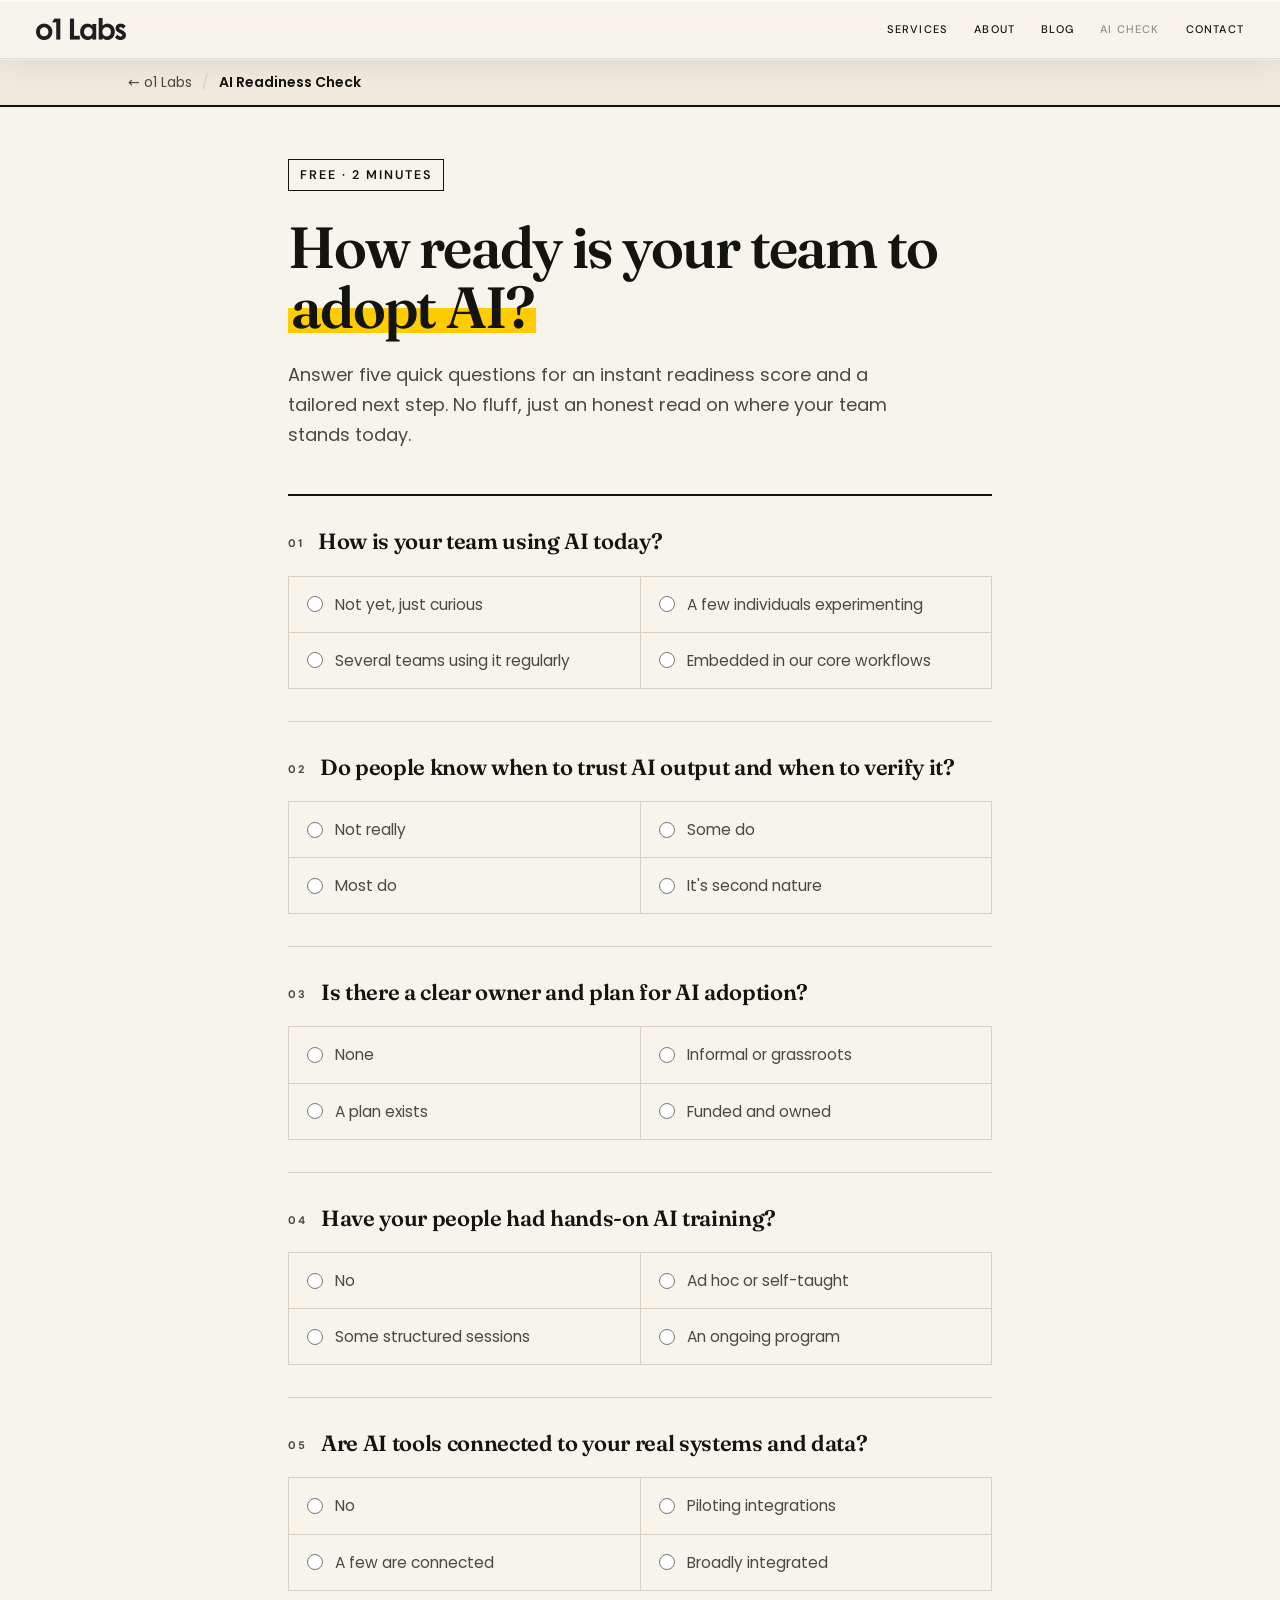
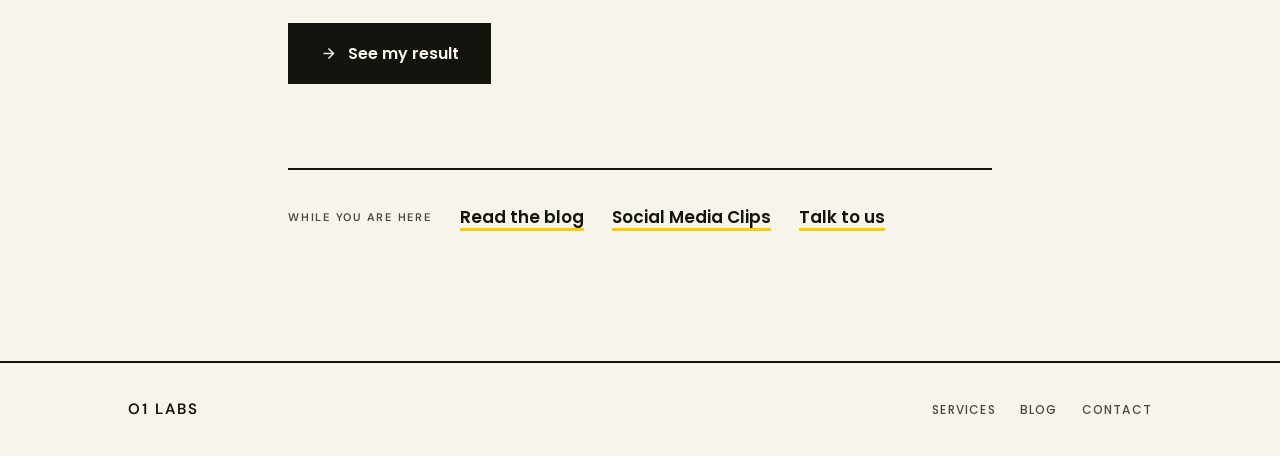
==== commit 4df21648: "brand: use the real wordmark in the nav across every page The homepage switched to the logo image; c" ====
--- a/ai-readiness/index.html
+++ b/ai-readiness/index.html
@@ -93,12 +93,14 @@
   .rc-other a{font-weight:600;text-decoration:none;
     background:linear-gradient(transparent 88%,var(--signal) 88%);transition:background .18s}
   .rc-other a:hover{background:linear-gradient(transparent 0,var(--signal) 0)}
+  .nav-logo{display:inline-flex;align-items:center;line-height:0;text-decoration:none}
+  .nav-logo img{height:22px;width:auto;display:block}
 </style>
 </head>
 <body>
 
 <nav class="nav over-light" id="mainNav">
-  <a href="/" class="nav-logo">o1 Labs</a>
+  <a href="/" class="nav-logo" aria-label="o1 Labs, home"><img src="/o1-labs-logo.png" alt="o1 Labs"></a>
   <div class="nav-right">
     <a href="/#services" class="nav-lang">Services</a>
     <a href="/#about" class="nav-lang">About</a>
--- a/blog/style.css
+++ b/blog/style.css
@@ -274,3 +274,8 @@
   html { scroll-behavior: auto; }
   .post-card, .post-more svg, .menu-overlay { transition: none; }
 }
+
+
+/* real wordmark in the nav */
+  .nav-logo{display:inline-flex;align-items:center;line-height:0;text-decoration:none}
+  .nav-logo img{height:22px;width:auto;display:block}
